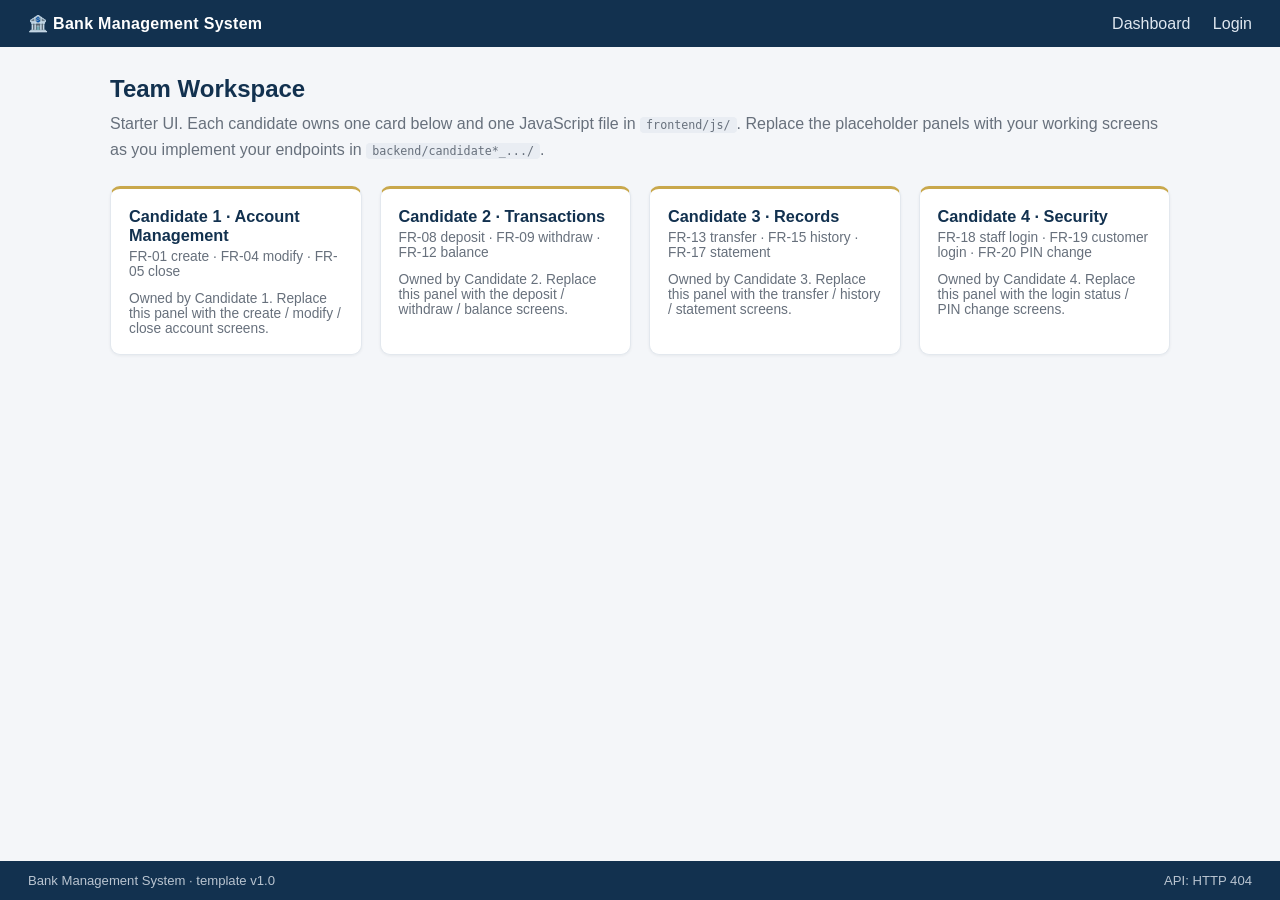
==== frontend/index.html @ bc6537b0 "initial commit" ====
<!DOCTYPE html>
<html lang="en">
<head>
  <meta charset="UTF-8" />
  <meta name="viewport" content="width=device-width, initial-scale=1.0" />
  <title>Bank Management System</title>
  <link rel="stylesheet" href="css/style.css" />
</head>
<body>
  <header class="topbar">
    <div class="brand">🏦 Bank Management System</div>
    <nav>
      <a href="index.html">Dashboard</a>
      <a href="login.html">Login</a>
    </nav>
  </header>

  <main class="container">
    <section class="hero">
      <h1>Team Workspace</h1>
      <p>
        Starter UI. Each candidate owns one card below and one JavaScript file in
        <code>frontend/js/</code>. Replace the placeholder panels with your working
        screens as you implement your endpoints in <code>backend/candidate*_.../</code>.
      </p>
    </section>

    <section class="grid">
      <article class="card" id="card-c1">
        <h2>Candidate 1 · Account Management</h2>
        <p class="muted">FR-01 create · FR-04 modify · FR-05 close</p>
        <div id="panel-c1" class="panel">Loading…</div>
      </article>

      <article class="card" id="card-c2">
        <h2>Candidate 2 · Transactions</h2>
        <p class="muted">FR-08 deposit · FR-09 withdraw · FR-12 balance</p>
        <div id="panel-c2" class="panel">Loading…</div>
      </article>

      <article class="card" id="card-c3">
        <h2>Candidate 3 · Records</h2>
        <p class="muted">FR-13 transfer · FR-15 history · FR-17 statement</p>
        <div id="panel-c3" class="panel">Loading…</div>
      </article>

      <article class="card" id="card-c4">
        <h2>Candidate 4 · Security</h2>
        <p class="muted">FR-18 staff login · FR-19 customer login · FR-20 PIN change</p>
        <div id="panel-c4" class="panel">Loading…</div>
      </article>
    </section>
  </main>

  <footer class="footer">
    <span>Bank Management System · template v1.0</span>
    <span id="api-status">API: checking…</span>
  </footer>

  <!-- Shared helper first, then one file per candidate (edit ONLY yours) -->
  <script src="js/app.js"></script>
  <script src="js/candidate1_accounts.js"></script>
  <script src="js/candidate2_transactions.js"></script>
  <script src="js/candidate3_records.js"></script>
  <script src="js/candidate4_security.js"></script>
</body>
</html>
---- frontend/css/style.css ----
/* ==========================================================================
   Bank Management System - shared stylesheet
   Owner: SHARED - candidates may add styles inside a clearly marked
   "Candidate N" comment block at the end of this file. Do not restyle
   other candidates' sections.
   ========================================================================== */
:root {
  --navy: #12314f;
  --navy-2: #1c4368;
  --gold: #c9a84c;
  --bg: #f4f6f9;
  --card: #ffffff;
  --ink: #1c2530;
  --muted: #67707c;
  --ok: #1e8e5a;
  --bad: #c0392b;
  --radius: 10px;
}

* { box-sizing: border-box; margin: 0; padding: 0; }

body {
  font-family: "Segoe UI", Arial, sans-serif;
  background: var(--bg);
  color: var(--ink);
  min-height: 100vh;
  display: flex;
  flex-direction: column;
}

.topbar {
  background: var(--navy);
  color: #fff;
  display: flex;
  justify-content: space-between;
  align-items: center;
  padding: 14px 28px;
}
.topbar .brand { font-weight: 700; letter-spacing: 0.3px; }
.topbar nav a { color: #dfe7f0; margin-left: 18px; text-decoration: none; }
.topbar nav a:hover { color: var(--gold); }

.container { flex: 1; max-width: 1100px; width: 100%; margin: 0 auto; padding: 28px 20px; }
.container.narrow { max-width: 560px; }

.hero h1 { color: var(--navy); margin-bottom: 8px; }
.hero p { color: var(--muted); line-height: 1.6; margin-bottom: 24px; }
code { background: #e9edf3; padding: 1px 6px; border-radius: 4px; font-size: 0.9em; }

.grid { display: grid; grid-template-columns: repeat(auto-fit, minmax(240px, 1fr)); gap: 18px; }

.card {
  background: var(--card);
  border: 1px solid #e3e8ee;
  border-top: 3px solid var(--gold);
  border-radius: var(--radius);
  padding: 18px;
  box-shadow: 0 1px 3px rgba(16, 32, 52, 0.06);
}
.card h2 { font-size: 1.02rem; color: var(--navy); margin-bottom: 4px; }
.muted { color: var(--muted); font-size: 0.86rem; }

.panel { margin-top: 12px; font-size: 0.9rem; }
.panel button { margin: 4px 6px 4px 0; }

button {
  background: var(--navy-2);
  color: #fff;
  border: 0;
  border-radius: 6px;
  padding: 8px 14px;
  font-size: 0.9rem;
  cursor: pointer;
}
button:hover { background: var(--navy); }

form { display: flex; flex-direction: column; gap: 10px; margin-top: 10px; }
label { font-size: 0.88rem; color: var(--muted); display: flex; flex-direction: column; gap: 4px; }
input {
  padding: 9px 10px;
  border: 1px solid #cfd6df;
  border-radius: 6px;
  font-size: 0.95rem;
}
input:focus { outline: 2px solid var(--gold); border-color: transparent; }

.footer {
  background: var(--navy);
  color: #b9c4d0;
  display: flex;
  justify-content: space-between;
  padding: 12px 28px;
  font-size: 0.82rem;
}

.msg-ok { color: var(--ok); }
.msg-bad { color: var(--bad); }

pre {
  background: #f2f4f7;
  padding: 8px;
  border-radius: 6px;
  overflow-x: auto;
  font-size: 0.78rem;
  margin-top: 6px;
}
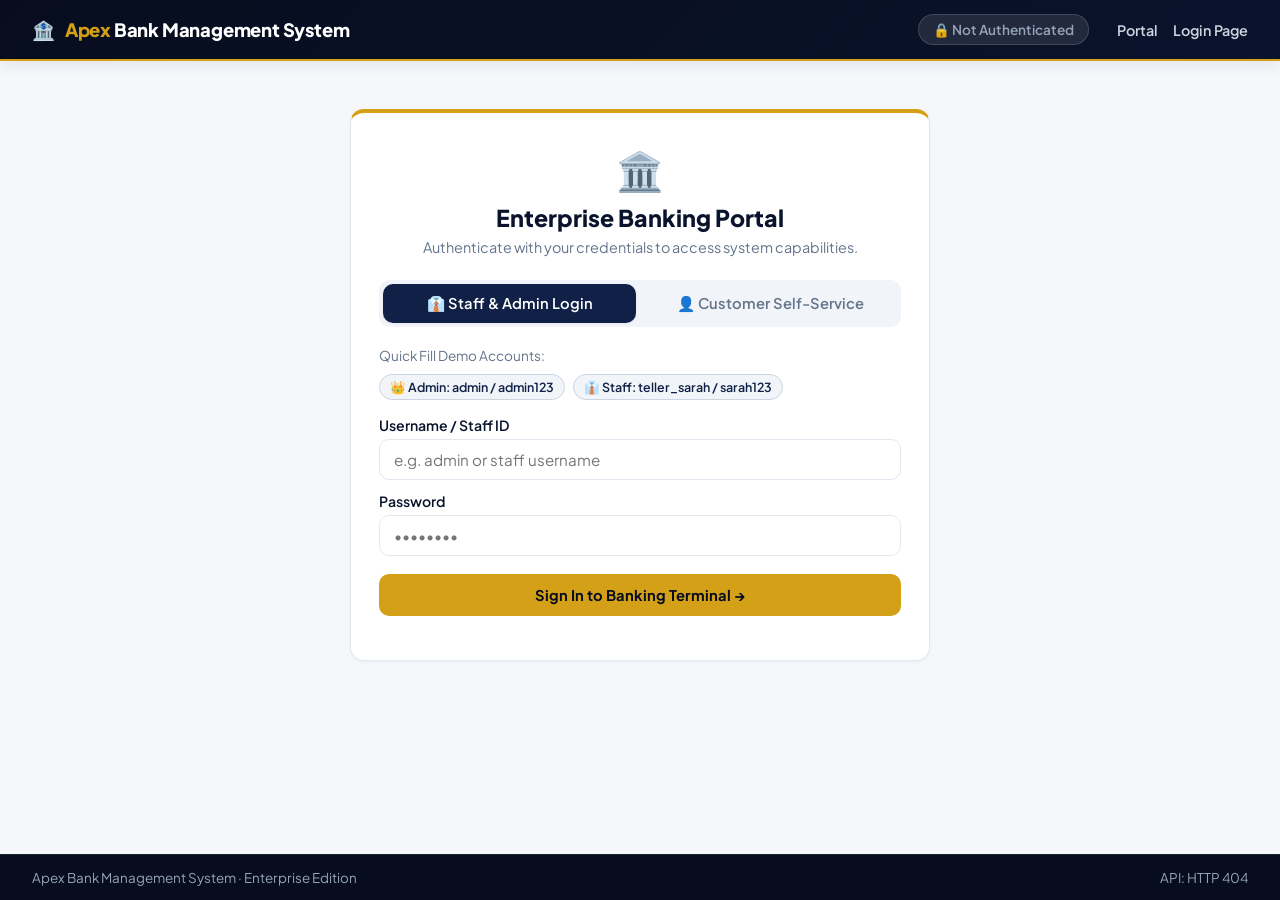
==== commit 417032c9: "added the sprint1 video" ====
--- a/frontend/index.html
+++ b/frontend/index.html
@@ -3,61 +3,212 @@
 <head>
   <meta charset="UTF-8" />
   <meta name="viewport" content="width=device-width, initial-scale=1.0" />
-  <title>Bank Management System</title>
+  <title>Bank Management System · Enterprise Portal</title>
   <link rel="stylesheet" href="css/style.css" />
 </head>
 <body>
+  <!-- Header Bar -->
   <header class="topbar">
-    <div class="brand">🏦 Bank Management System</div>
-    <nav>
-      <a href="index.html">Dashboard</a>
-      <a href="login.html">Login</a>
-    </nav>
+    <div class="brand">
+      <span>🏦</span>
+      <span><span class="gold">Apex</span> Bank Management System</span>
+    </div>
+    <div class="topbar-right">
+      <div id="session-chip-container"></div>
+      <nav id="topbar-nav">
+        <a href="index.html">Portal</a>
+        <a href="login.html">Login Page</a>
+      </nav>
+    </div>
   </header>
 
   <main class="container">
-    <section class="hero">
-      <h1>Team Workspace</h1>
-      <p>
-        Starter UI. Each candidate owns one card below and one JavaScript file in
-        <code>frontend/js/</code>. Replace the placeholder panels with your working
-        screens as you implement your endpoints in <code>backend/candidate*_.../</code>.
-      </p>
+    <!-- ======================================================================
+         1. AUTH VIEW (Shown when user is NOT logged in)
+         ====================================================================== -->
+    <section id="auth-view" style="display: none; max-width: 580px; margin: 20px auto;">
+      <div class="card" style="border-top: 4px solid var(--gold); padding: 32px 28px;">
+        <div style="text-align: center; margin-bottom: 24px;">
+          <div style="font-size: 2.4rem; margin-bottom: 8px;">🏛️</div>
+          <h1 style="font-size: 1.45rem; color: var(--navy-900); font-weight: 800; margin-bottom: 6px;">Enterprise Banking Portal</h1>
+          <p class="muted" style="font-size: 0.9rem;">Authenticate with your credentials to access system capabilities.</p>
+        </div>
+
+        <!-- Auth Tabs Switcher -->
+        <div style="display: flex; gap: 8px; background: #f1f5f9; padding: 4px; border-radius: var(--radius-md); margin-bottom: 20px;">
+          <button type="button" id="btn-auth-tab-staff" class="tab-btn active" style="flex: 1; justify-content: center;">
+            👔 Staff & Admin Login
+          </button>
+          <button type="button" id="btn-auth-tab-cust" class="tab-btn" style="flex: 1; justify-content: center;">
+            👤 Customer Self-Service
+          </button>
+        </div>
+
+        <!-- Staff / Admin Login Form -->
+        <div id="auth-form-staff-panel">
+          <p class="muted" style="font-size: 0.85rem; margin-bottom: 8px;">
+            Quick Fill Demo Accounts:
+          </p>
+          <div class="chips-row">
+            <span class="chip" onclick="fillStaffCredentials('admin', 'admin123')">👑 Admin: admin / admin123</span>
+            <span class="chip" onclick="fillStaffCredentials('teller_sarah', 'sarah123')">👔 Staff: teller_sarah / sarah123</span>
+          </div>
+          <form id="main-staff-form">
+            <label>
+              Username / Staff ID
+              <input type="text" id="main-staff-user" placeholder="e.g. admin or staff username" required />
+            </label>
+            <label>
+              Password
+              <input type="password" id="main-staff-pass" placeholder="••••••••" required />
+            </label>
+            <button type="submit" class="btn-gold" style="margin-top: 6px; padding: 12px;">
+              Sign In to Banking Terminal &rarr;
+            </button>
+          </form>
+          <div id="main-staff-msg" style="margin-top: 12px;"></div>
+        </div>
+
+        <!-- Customer Login Form -->
+        <div id="auth-form-cust-panel" style="display: none;">
+          <p class="muted" style="font-size: 0.85rem; margin-bottom: 8px;">
+            Quick Fill Demo Accounts:
+          </p>
+          <div class="chips-row">
+            <span class="chip" onclick="fillCustomerCredentials(1001, '1234')">👤 Customer 1001 (PIN: 1234)</span>
+            <span class="chip" onclick="fillCustomerCredentials(1002, '1234')">👤 Customer 1002 (PIN: 1234)</span>
+          </div>
+          <form id="main-cust-form">
+            <label>
+              Account Number
+              <input type="number" id="main-cust-acc" placeholder="1001" required />
+            </label>
+            <label>
+              Security PIN
+              <input type="password" id="main-cust-pin" placeholder="••••" maxlength="6" required />
+            </label>
+            <button type="submit" class="btn-gold" style="margin-top: 6px; padding: 12px;">
+              Sign In as Customer &rarr;
+            </button>
+          </form>
+          <div id="main-cust-msg" style="margin-top: 12px;"></div>
+        </div>
+      </div>
     </section>
 
-    <section class="grid">
-      <article class="card" id="card-c1">
-        <h2>Candidate 1 · Account Management</h2>
-        <p class="muted">FR-01 create · FR-04 modify · FR-05 close</p>
-        <div id="panel-c1" class="panel">Loading…</div>
-      </article>
-
-      <article class="card" id="card-c2">
-        <h2>Candidate 2 · Transactions</h2>
-        <p class="muted">FR-08 deposit · FR-09 withdraw · FR-12 balance</p>
-        <div id="panel-c2" class="panel">Loading…</div>
-      </article>
-
-      <article class="card" id="card-c3">
-        <h2>Candidate 3 · Records</h2>
-        <p class="muted">FR-13 transfer · FR-15 history · FR-17 statement</p>
-        <div id="panel-c3" class="panel">Loading…</div>
-      </article>
-
-      <article class="card" id="card-c4">
-        <h2>Candidate 4 · Security</h2>
-        <p class="muted">FR-18 staff login · FR-19 customer login · FR-20 PIN change</p>
-        <div id="panel-c4" class="panel">Loading…</div>
-      </article>
+    <!-- ======================================================================
+         2. AUTHENTICATED PORTAL VIEW (Shown when user IS logged in)
+         ====================================================================== -->
+    <section id="portal-view" style="display: none;">
+      <!-- Role Greeting Banner -->
+      <div class="role-banner">
+        <div>
+          <h1 id="banner-role-title">Banking Operations Terminal</h1>
+          <p id="banner-role-desc">Role-based capabilities enabled. All privileged transactions are logged.</p>
+        </div>
+        <div id="banner-badge-container"></div>
+      </div>
+
+      <!-- Navigation Tabs (Dynamically populated based on role) -->
+      <nav class="tabs-nav" id="role-tabs-nav"></nav>
+
+      <!-- TAB 1: Admin Staff Management (ADMIN EXCLUSIVE) -->
+      <div id="tab-staff-mgmt" class="tab-content">
+        <div class="grid">
+          <!-- Create Staff Card -->
+          <div class="card">
+            <h2>👥 Provision Staff Account</h2>
+            <p class="muted" style="margin-bottom: 14px;">
+              Only administrators can create staff accounts. Created staff members can immediately log into the branch terminal.
+            </p>
+            <form id="admin-create-staff-form">
+              <label>
+                Staff Username
+                <input type="text" id="new-staff-user" placeholder="e.g. teller_mike" minlength="3" required />
+              </label>
+              <label>
+                Initial Password
+                <input type="password" id="new-staff-pass" placeholder="At least 4 characters" minlength="4" required />
+              </label>
+              <button type="submit" class="btn-gold">
+                Create Staff Account
+              </button>
+            </form>
+            <div id="admin-create-staff-msg" style="margin-top: 10px;"></div>
+          </div>
+
+          <!-- Staff Directory Card -->
+          <div class="card">
+            <div style="display: flex; justify-content: space-between; align-items: center;">
+              <h2>📋 Active Staff Directory</h2>
+              <button type="button" id="btn-refresh-staff" style="font-size: 0.8rem; padding: 4px 10px; background: #e2e8f0; color: var(--navy-900);">
+                🔄 Refresh
+              </button>
+            </div>
+            <p class="muted">All branch employees authorized to process customer transactions.</p>
+            <div class="table-responsive">
+              <table id="staff-roster-table">
+                <thead>
+                  <tr>
+                    <th>ID</th>
+                    <th>Username</th>
+                    <th>Role</th>
+                    <th>Created</th>
+                  </tr>
+                </thead>
+                <tbody id="staff-roster-tbody">
+                  <tr><td colspan="4" class="muted" style="text-align: center;">Loading staff records…</td></tr>
+                </tbody>
+              </table>
+            </div>
+          </div>
+        </div>
+      </div>
+
+      <!-- TAB 2: Accounts Management (Candidate 1 - FR-01, FR-04, FR-05) -->
+      <div id="tab-accounts" class="tab-content">
+        <div class="card" style="margin-bottom: 16px;">
+          <h2>🏛️ Customer Account Lifecycle Management</h2>
+          <p class="muted">Candidate 1 Module · Open new accounts, modify customer contact/address, or close zero-balance accounts.</p>
+        </div>
+        <div id="panel-c1" class="panel">Loading Account Management…</div>
+      </div>
+
+      <!-- TAB 3: Transactions & Teller (Candidate 2 - FR-08, FR-09, FR-12) -->
+      <div id="tab-transactions" class="tab-content">
+        <div class="card" style="margin-bottom: 16px;">
+          <h2>💳 Cash Counter & Teller Operations</h2>
+          <p class="muted">Candidate 2 Module · Process cash deposits, cash withdrawals (Rs. 500 min balance), and balance inquiries.</p>
+        </div>
+        <div id="panel-c2" class="panel">Loading Transactions…</div>
+      </div>
+
+      <!-- TAB 4: Transfers & Records (Candidate 3 - FR-13, FR-15, FR-17) -->
+      <div id="tab-records" class="tab-content">
+        <div class="card" style="margin-bottom: 16px;">
+          <h2>📊 Inter-Account Transfers & Formal Statements</h2>
+          <p class="muted">Candidate 3 Module · Atomic fund transfers, ordered transaction histories, and reconciled statements.</p>
+        </div>
+        <div id="panel-c3" class="panel">Loading Records & Statements…</div>
+      </div>
+
+      <!-- TAB 5: Security & Credentials (Candidate 4 - FR-18, FR-19, FR-20) -->
+      <div id="tab-security" class="tab-content">
+        <div class="card" style="margin-bottom: 16px;">
+          <h2>🔒 Security Governance & Customer PIN Service</h2>
+          <p class="muted">Candidate 4 Module · Staff session verification and Customer PIN changes with format validation.</p>
+        </div>
+        <div id="panel-c4" class="panel">Loading Security…</div>
+      </div>
     </section>
   </main>
 
   <footer class="footer">
-    <span>Bank Management System · template v1.0</span>
+    <span>Apex Bank Management System · Enterprise Edition</span>
     <span id="api-status">API: checking…</span>
   </footer>
 
-  <!-- Shared helper first, then one file per candidate (edit ONLY yours) -->
+  <!-- Scripts (Shared first, then candidate modules) -->
   <script src="js/app.js"></script>
   <script src="js/candidate1_accounts.js"></script>
   <script src="js/candidate2_transactions.js"></script>
--- a/frontend/css/style.css
+++ b/frontend/css/style.css
@@ -1,106 +1,459 @@
 /* ==========================================================================
-   Bank Management System - shared stylesheet
-   Owner: SHARED - candidates may add styles inside a clearly marked
-   "Candidate N" comment block at the end of this file. Do not restyle
-   other candidates' sections.
+   Bank Management System - Modern Executive FinTech Theme
+   Typography: Plus Jakarta Sans
+   Palette: Deep Midnight Navy, Burnished Gold, Emerald Green, Slate
    ========================================================================== */
+@import url('https://fonts.googleapis.com/css2?family=Plus+Jakarta+Sans:wght@400;500;600;700;800&display=swap');
+
 :root {
-  --navy: #12314f;
-  --navy-2: #1c4368;
-  --gold: #c9a84c;
-  --bg: #f4f6f9;
+  --navy-950: #070d1e;
+  --navy-900: #0a132c;
+  --navy-800: #102046;
+  --navy-700: #193264;
+  --navy-600: #254687;
+  --gold: #d4a017;
+  --gold-hover: #b8860b;
+  --gold-bg: #fffbf0;
+  --emerald: #10b981;
+  --emerald-bg: #ecfdf5;
+  --bad: #ef4444;
+  --bad-bg: #fef2f2;
+  --bg: #f5f7fb;
   --card: #ffffff;
-  --ink: #1c2530;
-  --muted: #67707c;
-  --ok: #1e8e5a;
-  --bad: #c0392b;
-  --radius: 10px;
+  --border: #e2e8f0;
+  --border-focus: #193264;
+  --ink: #0f172a;
+  --muted: #64748b;
+  --radius-sm: 6px;
+  --radius-md: 10px;
+  --radius-lg: 14px;
+  --shadow-sm: 0 1px 3px rgba(10, 19, 44, 0.05);
+  --shadow-md: 0 4px 14px rgba(10, 19, 44, 0.08);
+  --shadow-lg: 0 10px 25px rgba(10, 19, 44, 0.12);
+  --transition: all 0.2s cubic-bezier(0.4, 0, 0.2, 1);
 }
 
 * { box-sizing: border-box; margin: 0; padding: 0; }
 
 body {
-  font-family: "Segoe UI", Arial, sans-serif;
+  font-family: 'Plus Jakarta Sans', -apple-system, BlinkMacSystemFont, "Segoe UI", Roboto, sans-serif;
   background: var(--bg);
   color: var(--ink);
   min-height: 100vh;
   display: flex;
   flex-direction: column;
-}
-
+  -webkit-font-smoothing: antialiased;
+}
+
+/* --------------------------------------------------------------------------
+   Top Navigation Bar
+   -------------------------------------------------------------------------- */
 .topbar {
-  background: var(--navy);
+  background: linear-gradient(135deg, var(--navy-950) 0%, var(--navy-900) 100%);
   color: #fff;
   display: flex;
   justify-content: space-between;
   align-items: center;
-  padding: 14px 28px;
-}
-.topbar .brand { font-weight: 700; letter-spacing: 0.3px; }
-.topbar nav a { color: #dfe7f0; margin-left: 18px; text-decoration: none; }
+  padding: 14px 32px;
+  border-bottom: 2px solid var(--gold);
+  box-shadow: var(--shadow-md);
+  position: sticky;
+  top: 0;
+  z-index: 100;
+}
+
+.topbar .brand {
+  font-weight: 800;
+  font-size: 1.15rem;
+  letter-spacing: -0.2px;
+  display: flex;
+  align-items: center;
+  gap: 10px;
+  color: #ffffff;
+}
+
+.topbar .brand span.gold { color: var(--gold); }
+
+.topbar-right {
+  display: flex;
+  align-items: center;
+  gap: 16px;
+}
+
+.user-badge {
+  display: inline-flex;
+  align-items: center;
+  gap: 8px;
+  background: rgba(255, 255, 255, 0.1);
+  padding: 6px 14px;
+  border-radius: 999px;
+  font-size: 0.85rem;
+  font-weight: 600;
+  border: 1px solid rgba(255, 255, 255, 0.15);
+  backdrop-filter: blur(8px);
+}
+
+.user-badge.admin {
+  background: rgba(212, 160, 23, 0.18);
+  border-color: var(--gold);
+  color: #ffe699;
+}
+
+.user-badge.staff {
+  background: rgba(16, 185, 129, 0.18);
+  border-color: var(--emerald);
+  color: #a7f3d0;
+}
+
+.user-badge.customer {
+  background: rgba(59, 130, 246, 0.18);
+  border-color: #60a5fa;
+  color: #bfdbfe;
+}
+
+.topbar nav a {
+  color: #cbd5e1;
+  margin-left: 12px;
+  text-decoration: none;
+  font-size: 0.9rem;
+  font-weight: 600;
+  transition: var(--transition);
+}
 .topbar nav a:hover { color: var(--gold); }
 
-.container { flex: 1; max-width: 1100px; width: 100%; margin: 0 auto; padding: 28px 20px; }
-.container.narrow { max-width: 560px; }
-
-.hero h1 { color: var(--navy); margin-bottom: 8px; }
-.hero p { color: var(--muted); line-height: 1.6; margin-bottom: 24px; }
-code { background: #e9edf3; padding: 1px 6px; border-radius: 4px; font-size: 0.9em; }
-
-.grid { display: grid; grid-template-columns: repeat(auto-fit, minmax(240px, 1fr)); gap: 18px; }
+.btn-signout {
+  background: rgba(239, 68, 68, 0.15);
+  color: #fca5a5;
+  border: 1px solid rgba(239, 68, 68, 0.35);
+  padding: 6px 12px;
+  border-radius: var(--radius-sm);
+  font-size: 0.82rem;
+  cursor: pointer;
+  font-weight: 600;
+  transition: var(--transition);
+}
+.btn-signout:hover {
+  background: var(--bad);
+  color: #fff;
+}
+
+/* --------------------------------------------------------------------------
+   Container & Layout
+   -------------------------------------------------------------------------- */
+.container {
+  flex: 1;
+  max-width: 1200px;
+  width: 100%;
+  margin: 0 auto;
+  padding: 28px 24px;
+}
+.container.narrow { max-width: 520px; }
+
+/* --------------------------------------------------------------------------
+   Role Banner
+   -------------------------------------------------------------------------- */
+.role-banner {
+  background: #ffffff;
+  border: 1px solid var(--border);
+  border-radius: var(--radius-lg);
+  padding: 20px 24px;
+  margin-bottom: 24px;
+  display: flex;
+  justify-content: space-between;
+  align-items: center;
+  box-shadow: var(--shadow-sm);
+  background: linear-gradient(to right, #ffffff, #f8fafc);
+  border-left: 5px solid var(--gold);
+}
+
+.role-banner h1 {
+  font-size: 1.35rem;
+  font-weight: 700;
+  color: var(--navy-900);
+  margin-bottom: 4px;
+}
+
+.role-banner p {
+  color: var(--muted);
+  font-size: 0.92rem;
+}
+
+/* --------------------------------------------------------------------------
+   Role Tabs Navigation
+   -------------------------------------------------------------------------- */
+.tabs-nav {
+  display: flex;
+  gap: 8px;
+  margin-bottom: 24px;
+  border-bottom: 2px solid var(--border);
+  padding-bottom: 8px;
+  overflow-x: auto;
+}
+
+.tab-btn {
+  background: transparent;
+  color: var(--muted);
+  border: 0;
+  padding: 10px 18px;
+  border-radius: var(--radius-md);
+  font-size: 0.92rem;
+  font-weight: 600;
+  cursor: pointer;
+  display: inline-flex;
+  align-items: center;
+  gap: 8px;
+  transition: var(--transition);
+  white-space: nowrap;
+}
+
+.tab-btn:hover {
+  color: var(--navy-800);
+  background: #e2e8f0;
+}
+
+.tab-btn.active {
+  color: #ffffff;
+  background: var(--navy-800);
+  box-shadow: var(--shadow-sm);
+}
+
+.tab-btn.active-admin {
+  background: linear-gradient(135deg, var(--navy-900) 0%, var(--gold-hover) 100%);
+  color: #fff;
+}
+
+.tab-content { display: none; }
+.tab-content.active { display: block; animation: fadeIn 0.25s ease; }
+
+@keyframes fadeIn {
+  from { opacity: 0; transform: translateY(4px); }
+  to { opacity: 1; transform: translateY(0); }
+}
+
+/* --------------------------------------------------------------------------
+   Card & Panel Components
+   -------------------------------------------------------------------------- */
+.grid {
+  display: grid;
+  grid-template-columns: repeat(auto-fit, minmax(320px, 1fr));
+  gap: 20px;
+}
 
 .card {
   background: var(--card);
-  border: 1px solid #e3e8ee;
-  border-top: 3px solid var(--gold);
-  border-radius: var(--radius);
-  padding: 18px;
-  box-shadow: 0 1px 3px rgba(16, 32, 52, 0.06);
-}
-.card h2 { font-size: 1.02rem; color: var(--navy); margin-bottom: 4px; }
+  border: 1px solid var(--border);
+  border-radius: var(--radius-lg);
+  padding: 22px;
+  box-shadow: var(--shadow-sm);
+  transition: var(--transition);
+}
+.card:hover { box-shadow: var(--shadow-md); }
+
+.card h2 {
+  font-size: 1.15rem;
+  color: var(--navy-900);
+  margin-bottom: 6px;
+  font-weight: 700;
+  display: flex;
+  align-items: center;
+  gap: 8px;
+}
+
+.card h3 {
+  font-size: 1.02rem;
+  color: var(--navy-800);
+  margin-bottom: 12px;
+  font-weight: 700;
+  border-bottom: 1px solid #f1f5f9;
+  padding-bottom: 8px;
+}
+
 .muted { color: var(--muted); font-size: 0.86rem; }
 
-.panel { margin-top: 12px; font-size: 0.9rem; }
-.panel button { margin: 4px 6px 4px 0; }
+/* --------------------------------------------------------------------------
+   Forms & Controls
+   -------------------------------------------------------------------------- */
+form { display: flex; flex-direction: column; gap: 12px; margin-top: 8px; }
+label { font-size: 0.88rem; font-weight: 600; color: var(--navy-900); display: flex; flex-direction: column; gap: 5px; }
+
+input, select {
+  font-family: inherit;
+  padding: 10px 14px;
+  border: 1.5px solid var(--border);
+  border-radius: var(--radius-md);
+  font-size: 0.95rem;
+  color: var(--ink);
+  background: #ffffff;
+  transition: var(--transition);
+}
+
+input:focus, select:focus {
+  outline: none;
+  border-color: var(--gold);
+  box-shadow: 0 0 0 3px rgba(212, 160, 23, 0.2);
+}
 
 button {
-  background: var(--navy-2);
+  font-family: inherit;
+  background: var(--navy-800);
   color: #fff;
   border: 0;
-  border-radius: 6px;
-  padding: 8px 14px;
-  font-size: 0.9rem;
+  border-radius: var(--radius-md);
+  padding: 10px 18px;
+  font-size: 0.92rem;
+  font-weight: 600;
   cursor: pointer;
-}
-button:hover { background: var(--navy); }
-
-form { display: flex; flex-direction: column; gap: 10px; margin-top: 10px; }
-label { font-size: 0.88rem; color: var(--muted); display: flex; flex-direction: column; gap: 4px; }
-input {
-  padding: 9px 10px;
-  border: 1px solid #cfd6df;
-  border-radius: 6px;
-  font-size: 0.95rem;
-}
-input:focus { outline: 2px solid var(--gold); border-color: transparent; }
-
+  transition: var(--transition);
+  display: inline-flex;
+  align-items: center;
+  justify-content: center;
+  gap: 8px;
+}
+
+button:hover {
+  background: var(--navy-950);
+  transform: translateY(-1px);
+  box-shadow: var(--shadow-sm);
+}
+
+button:active { transform: translateY(0); }
+
+button.btn-gold {
+  background: var(--gold);
+  color: #070d1e;
+  font-weight: 700;
+}
+button.btn-gold:hover { background: var(--gold-hover); }
+
+/* Quick fill demo chips */
+.chips-row {
+  display: flex;
+  flex-wrap: wrap;
+  gap: 8px;
+  margin: 10px 0 16px 0;
+}
+
+.chip {
+  background: #f1f5f9;
+  border: 1px solid #cbd5e1;
+  color: var(--navy-800);
+  font-size: 0.78rem;
+  font-weight: 600;
+  padding: 4px 10px;
+  border-radius: 999px;
+  cursor: pointer;
+  transition: var(--transition);
+  user-select: none;
+}
+.chip:hover {
+  background: #e2e8f0;
+  border-color: var(--gold);
+  color: var(--gold-hover);
+}
+
+/* --------------------------------------------------------------------------
+   Tables (Staff Directory, etc.)
+   -------------------------------------------------------------------------- */
+.table-responsive {
+  width: 100%;
+  overflow-x: auto;
+  border-radius: var(--radius-md);
+  border: 1px solid var(--border);
+  margin-top: 14px;
+}
+
+table {
+  width: 100%;
+  border-collapse: collapse;
+  text-align: left;
+  font-size: 0.88rem;
+}
+
+thead {
+  background: #f8fafc;
+  border-bottom: 2px solid var(--border);
+}
+
+th {
+  padding: 12px 14px;
+  font-weight: 700;
+  color: var(--navy-900);
+  text-transform: uppercase;
+  font-size: 0.75rem;
+  letter-spacing: 0.5px;
+}
+
+td {
+  padding: 12px 14px;
+  border-bottom: 1px solid var(--border);
+  color: var(--ink);
+}
+
+tr:last-child td { border-bottom: 0; }
+tr:hover td { background: #f8fafc; }
+
+.badge {
+  display: inline-block;
+  padding: 3px 8px;
+  border-radius: 4px;
+  font-size: 0.75rem;
+  font-weight: 700;
+}
+.badge-admin { background: #fef3c7; color: #92400e; }
+.badge-staff { background: #ecfdf5; color: #065f46; }
+.badge-active { background: #ecfdf5; color: #065f46; }
+
+/* --------------------------------------------------------------------------
+   Feedback & Result Boxes
+   -------------------------------------------------------------------------- */
+.msg-ok {
+  color: var(--emerald);
+  font-weight: 600;
+  display: inline-flex;
+  align-items: center;
+  gap: 6px;
+}
+
+.msg-bad {
+  color: var(--bad);
+  font-weight: 600;
+  display: inline-flex;
+  align-items: center;
+  gap: 6px;
+}
+
+pre {
+  background: #f8fafc;
+  border: 1px solid var(--border);
+  padding: 10px 14px;
+  border-radius: var(--radius-md);
+  overflow-x: auto;
+  font-size: 0.82rem;
+  margin-top: 8px;
+  color: var(--navy-950);
+}
+
+code {
+  background: #e2e8f0;
+  padding: 2px 6px;
+  border-radius: 4px;
+  font-size: 0.88em;
+  font-family: monospace;
+}
+
+/* --------------------------------------------------------------------------
+   Footer
+   -------------------------------------------------------------------------- */
 .footer {
-  background: var(--navy);
-  color: #b9c4d0;
+  background: var(--navy-950);
+  color: #94a3b8;
   display: flex;
   justify-content: space-between;
-  padding: 12px 28px;
-  font-size: 0.82rem;
-}
-
-.msg-ok { color: var(--ok); }
-.msg-bad { color: var(--bad); }
-
-pre {
-  background: #f2f4f7;
-  padding: 8px;
-  border-radius: 6px;
-  overflow-x: auto;
-  font-size: 0.78rem;
-  margin-top: 6px;
-}
+  align-items: center;
+  padding: 14px 32px;
+  font-size: 0.84rem;
+  margin-top: auto;
+  border-top: 1px solid rgba(255, 255, 255, 0.08);
+}
+.footer a { color: #cbd5e1; text-decoration: none; }
+.footer a:hover { color: var(--gold); }
